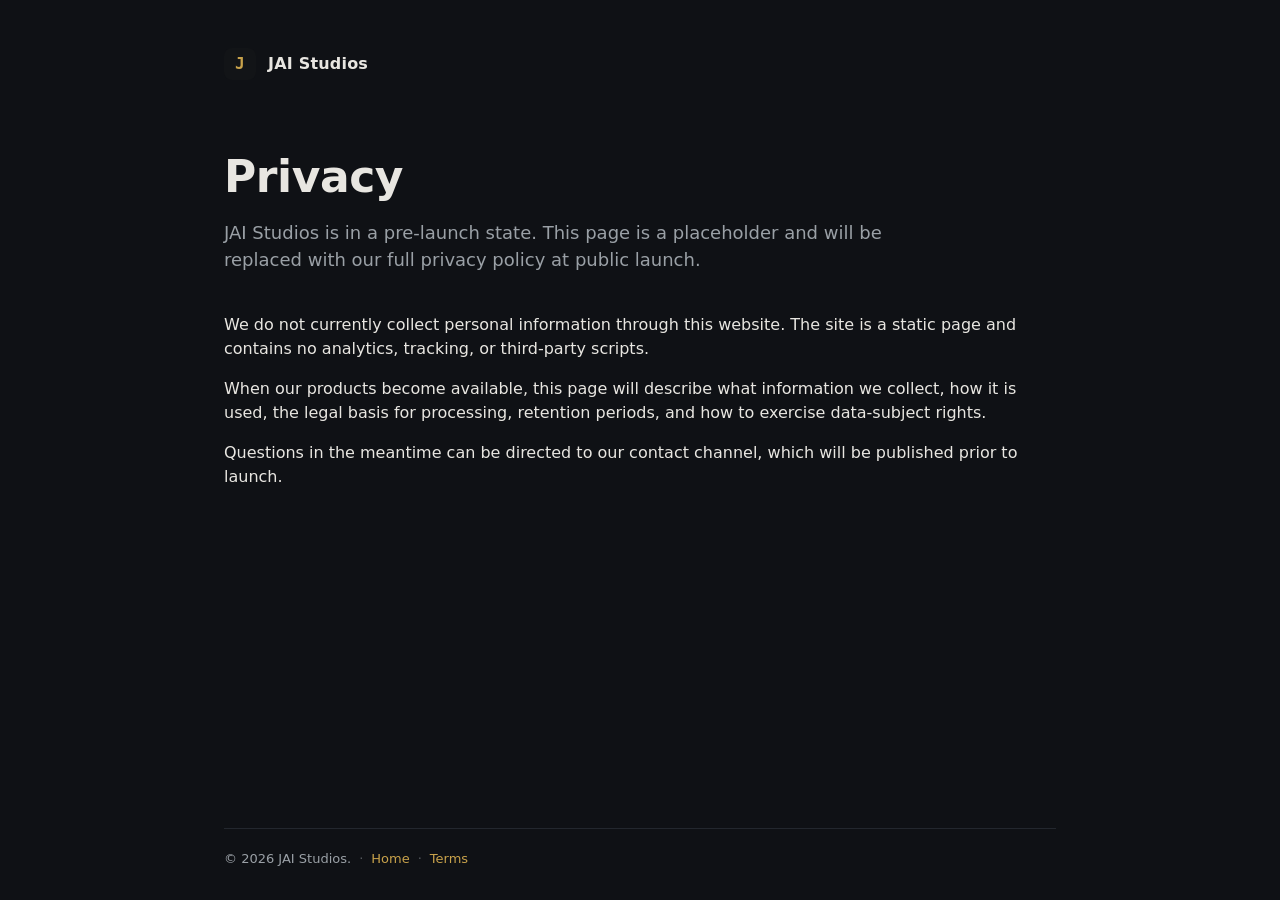
==== privacy.html @ 3c140bac "chore: initial pre-launch landing page Static placeholder site for jaistudios.app. Minimal pre-launc" ====
<!doctype html>
<html lang="en">
  <head>
    <meta charset="utf-8" />
    <meta name="viewport" content="width=device-width, initial-scale=1" />
    <title>Privacy — JAI Studios</title>
    <link rel="stylesheet" href="./style.css" />
  </head>
  <body>
    <main class="wrap">
      <header class="brand">
        <a href="./index.html" style="display:flex;align-items:center;gap:12px;color:inherit;text-decoration:none;">
          <span class="logo" aria-hidden="true">J</span>
          <span class="wordmark">JAI Studios</span>
        </a>
      </header>

      <section class="hero">
        <h1>Privacy</h1>
        <p class="lede">
          JAI Studios is in a pre-launch state. This page is a placeholder
          and will be replaced with our full privacy policy at public launch.
        </p>

        <p>
          We do not currently collect personal information through this
          website. The site is a static page and contains no analytics,
          tracking, or third-party scripts.
        </p>

        <p>
          When our products become available, this page will describe what
          information we collect, how it is used, the legal basis for
          processing, retention periods, and how to exercise data-subject
          rights.
        </p>

        <p>
          Questions in the meantime can be directed to our contact channel,
          which will be published prior to launch.
        </p>
      </section>

      <footer class="foot">
        <span>&copy; <span id="year">2026</span> JAI Studios.</span>
        <span class="sep" aria-hidden="true">·</span>
        <a href="./index.html">Home</a>
        <span class="sep" aria-hidden="true">·</span>
        <a href="./terms.html">Terms</a>
      </footer>
    </main>
    <script>
      document.getElementById("year").textContent = new Date().getFullYear();
    </script>
  </body>
</html>
---- style.css ----
:root {
  --bg: #0f1115;
  --panel: #15181d;
  --ink: #e8e6e1;
  --muted: #9aa0a6;
  --accent: #c8a24b;
  --line: #23272e;
  --max: 880px;
}

* {
  box-sizing: border-box;
}

html,
body {
  margin: 0;
  padding: 0;
  background: var(--bg);
  color: var(--ink);
  font-family: ui-sans-serif, system-ui, -apple-system, "Segoe UI", Roboto,
    "Helvetica Neue", Arial, sans-serif;
  line-height: 1.5;
  -webkit-font-smoothing: antialiased;
}

a {
  color: var(--accent);
  text-decoration: none;
}

a:hover {
  text-decoration: underline;
}

.wrap {
  max-width: var(--max);
  margin: 0 auto;
  padding: 48px 24px 32px;
  min-height: 100vh;
  display: flex;
  flex-direction: column;
}

.brand {
  display: flex;
  align-items: center;
  gap: 12px;
  font-weight: 600;
  letter-spacing: 0.2px;
}

.logo {
  width: 32px;
  height: 32px;
  border-radius: 8px;
  background: #121417;
  color: var(--accent);
  display: inline-flex;
  align-items: center;
  justify-content: center;
  font-family: ui-monospace, Menlo, monospace;
  font-weight: 700;
}

.wordmark {
  font-size: 16px;
}

.hero {
  margin-top: 72px;
  flex: 1;
}

.hero h1 {
  font-size: clamp(28px, 4.2vw, 44px);
  line-height: 1.15;
  margin: 0 0 16px;
  letter-spacing: -0.01em;
}

.lede {
  color: var(--muted);
  font-size: 18px;
  max-width: 60ch;
  margin: 0 0 40px;
}

.pillars {
  list-style: none;
  padding: 0;
  margin: 0 0 40px;
  display: grid;
  grid-template-columns: repeat(auto-fit, minmax(220px, 1fr));
  gap: 16px;
}

.pillars li {
  background: var(--panel);
  border: 1px solid var(--line);
  border-radius: 10px;
  padding: 18px 18px 16px;
}

.pillars h2 {
  font-size: 14px;
  text-transform: uppercase;
  letter-spacing: 0.08em;
  margin: 0 0 6px;
  color: var(--accent);
}

.pillars p {
  margin: 0;
  color: var(--ink);
  font-size: 15px;
}

.status {
  display: inline-flex;
  align-items: center;
  gap: 10px;
  padding: 10px 14px;
  background: var(--panel);
  border: 1px solid var(--line);
  border-radius: 999px;
  color: var(--muted);
  font-size: 14px;
}

.dot {
  width: 8px;
  height: 8px;
  border-radius: 50%;
  background: var(--accent);
  box-shadow: 0 0 0 4px rgba(200, 162, 75, 0.15);
}

.foot {
  margin-top: 64px;
  padding-top: 20px;
  border-top: 1px solid var(--line);
  color: var(--muted);
  font-size: 13px;
  display: flex;
  flex-wrap: wrap;
  gap: 8px;
  align-items: center;
}

.sep {
  opacity: 0.5;
}
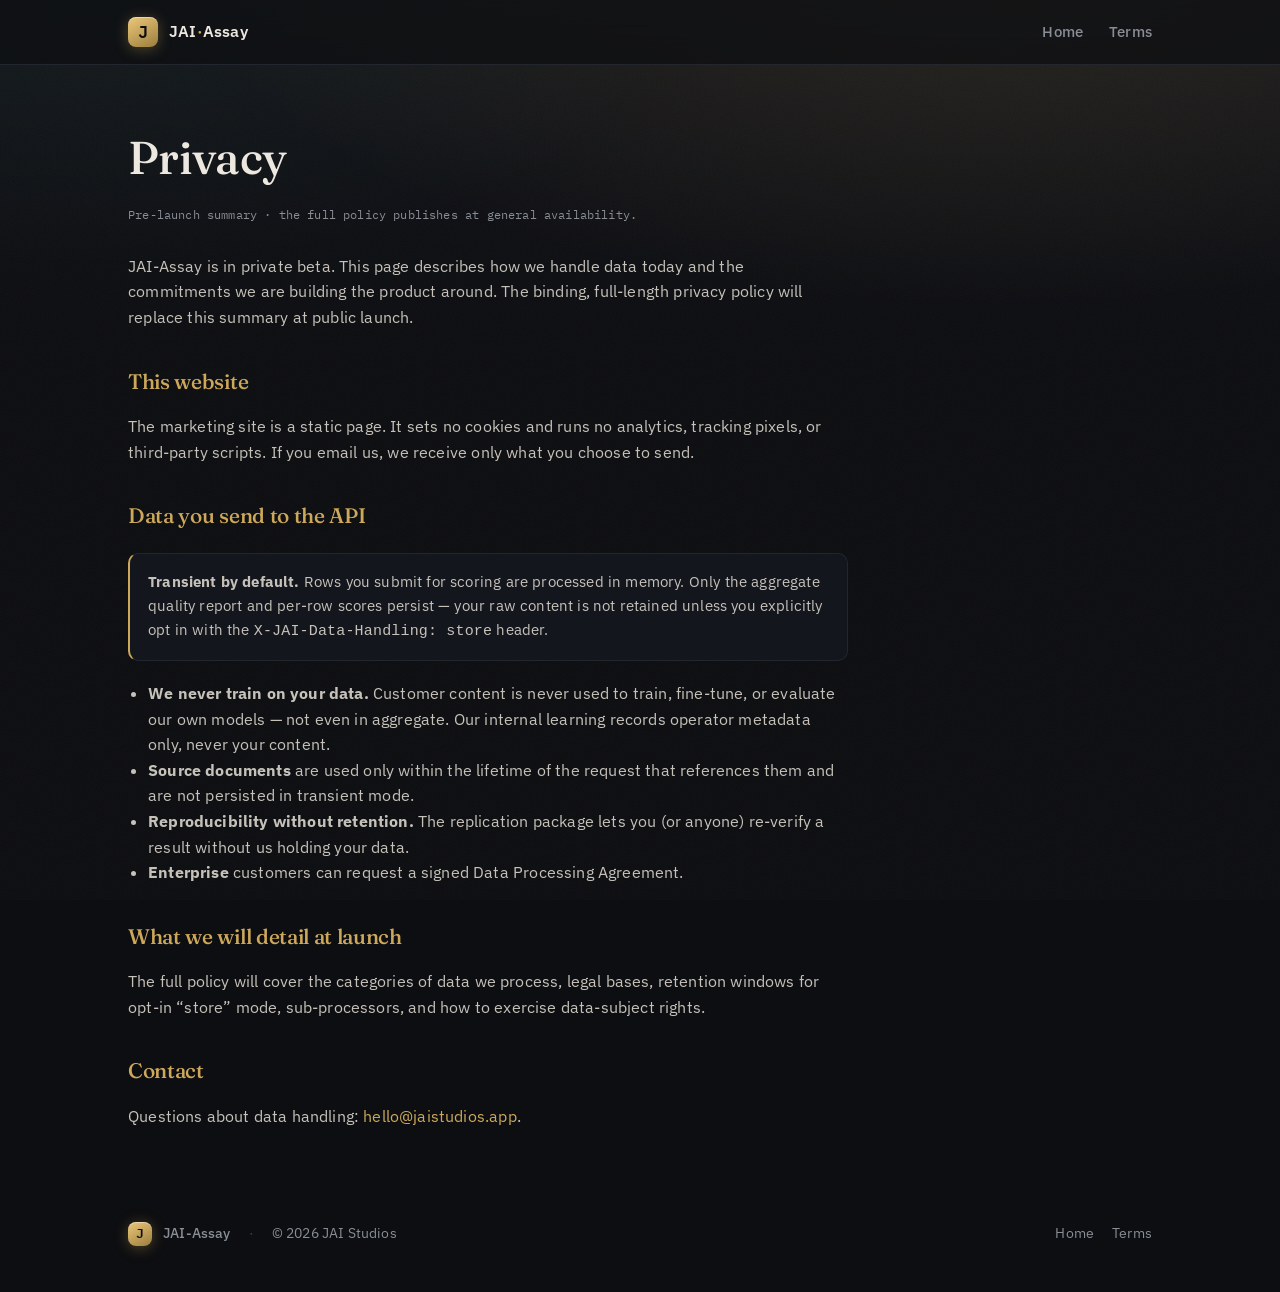
==== commit 27c4caa5: "feat(site): rebuild as JAI-Assay product landing page Replace the generic 'JAI Studios — launching s" ====
--- a/privacy.html
+++ b/privacy.html
@@ -3,54 +3,89 @@
   <head>
     <meta charset="utf-8" />
     <meta name="viewport" content="width=device-width, initial-scale=1" />
-    <title>Privacy — JAI Studios</title>
+    <title>Privacy — JAI-Assay</title>
+    <meta name="description" content="How JAI-Assay handles your data: transient by default, never trained on, reproducible." />
+    <link rel="icon" href="data:image/svg+xml;utf8,<svg xmlns='http://www.w3.org/2000/svg' viewBox='0 0 64 64'><rect width='64' height='64' rx='14' fill='%230d0e11'/><text x='50%25' y='57%25' font-family='ui-monospace,Menlo,monospace' font-size='30' fill='%23cda85a' text-anchor='middle' dominant-baseline='middle' font-weight='700'>J</text></svg>" />
+    <link rel="preconnect" href="https://fonts.googleapis.com" />
+    <link rel="preconnect" href="https://fonts.gstatic.com" crossorigin />
+    <link href="https://fonts.googleapis.com/css2?family=Fraunces:ital,opsz,wght@0,9..144,400..700;1,9..144,400..600&family=IBM+Plex+Mono:wght@400;500;600&family=IBM+Plex+Sans:wght@400;500;600&display=swap" rel="stylesheet" />
     <link rel="stylesheet" href="./style.css" />
   </head>
   <body>
-    <main class="wrap">
-      <header class="brand">
-        <a href="./index.html" style="display:flex;align-items:center;gap:12px;color:inherit;text-decoration:none;">
+    <nav class="nav">
+      <div class="shell">
+        <a class="brand" href="./index.html" aria-label="JAI-Assay home">
           <span class="logo" aria-hidden="true">J</span>
-          <span class="wordmark">JAI Studios</span>
+          <span class="wordmark">JAI<b>·</b>Assay</span>
         </a>
-      </header>
+        <div class="nav-links">
+          <a href="./index.html">Home</a>
+          <a href="./terms.html">Terms</a>
+        </div>
+      </div>
+    </nav>
 
-      <section class="hero">
+    <main class="shell">
+      <article class="prose">
         <h1>Privacy</h1>
-        <p class="lede">
-          JAI Studios is in a pre-launch state. This page is a placeholder
-          and will be replaced with our full privacy policy at public launch.
+        <div class="updated">Pre-launch summary · the full policy publishes at general availability.</div>
+
+        <p>
+          JAI-Assay is in private beta. This page describes how we handle data
+          today and the commitments we are building the product around. The
+          binding, full-length privacy policy will replace this summary at
+          public launch.
         </p>
 
+        <h2>This website</h2>
         <p>
-          We do not currently collect personal information through this
-          website. The site is a static page and contains no analytics,
-          tracking, or third-party scripts.
+          The marketing site is a static page. It sets no cookies and runs no
+          analytics, tracking pixels, or third-party scripts. If you email us,
+          we receive only what you choose to send.
         </p>
 
+        <h2>Data you send to the API</h2>
+        <div class="callout">
+          <b>Transient by default.</b> Rows you submit for scoring are processed
+          in memory. Only the aggregate quality report and per-row scores
+          persist &mdash; your raw content is not retained unless you explicitly
+          opt in with the <code>X-JAI-Data-Handling: store</code> header.
+        </div>
+        <ul>
+          <li><b>We never train on your data.</b> Customer content is never used to train, fine-tune, or evaluate our own models &mdash; not even in aggregate. Our internal learning records operator metadata only, never your content.</li>
+          <li><b>Source documents</b> are used only within the lifetime of the request that references them and are not persisted in transient mode.</li>
+          <li><b>Reproducibility without retention.</b> The replication package lets you (or anyone) re-verify a result without us holding your data.</li>
+          <li><b>Enterprise</b> customers can request a signed Data Processing Agreement.</li>
+        </ul>
+
+        <h2>What we will detail at launch</h2>
         <p>
-          When our products become available, this page will describe what
-          information we collect, how it is used, the legal basis for
-          processing, retention periods, and how to exercise data-subject
-          rights.
+          The full policy will cover the categories of data we process, legal
+          bases, retention windows for opt-in &ldquo;store&rdquo; mode, sub-processors,
+          and how to exercise data-subject rights.
         </p>
 
+        <h2>Contact</h2>
         <p>
-          Questions in the meantime can be directed to our contact channel,
-          which will be published prior to launch.
+          Questions about data handling: <a href="mailto:hello@jaistudios.app">hello@jaistudios.app</a>.
         </p>
-      </section>
+      </article>
+    </main>
 
-      <footer class="foot">
-        <span>&copy; <span id="year">2026</span> JAI Studios.</span>
+    <footer class="foot">
+      <div class="shell">
+        <a class="brand" href="./index.html">
+          <span class="logo" aria-hidden="true">J</span>
+          <span>JAI-Assay</span>
+        </a>
         <span class="sep" aria-hidden="true">·</span>
-        <a href="./index.html">Home</a>
-        <span class="sep" aria-hidden="true">·</span>
-        <a href="./terms.html">Terms</a>
-      </footer>
-    </main>
-    <script>
-      document.getElementById("year").textContent = new Date().getFullYear();
-    </script>
+        <span>&copy; <span id="year">2026</span> JAI Studios</span>
+        <span class="links">
+          <a href="./index.html">Home</a>
+          <a href="./terms.html">Terms</a>
+        </span>
+      </div>
+    </footer>
+    <script>document.getElementById("year").textContent = new Date().getFullYear();</script>
   </body>
 </html>
--- a/style.css
+++ b/style.css
@@ -1,153 +1,383 @@
+/* =========================================================================
+   JAI-Assay — marketing site
+   Aesthetic: precision certification instrument. Editorial serif authority
+   (Fraunces) + technical sans/mono (IBM Plex). Deep ink, assayed gold.
+   ========================================================================= */
+
 :root {
-  --bg: #0f1115;
-  --panel: #15181d;
-  --ink: #e8e6e1;
-  --muted: #9aa0a6;
-  --accent: #c8a24b;
-  --line: #23272e;
-  --max: 880px;
-}
-
-* {
-  box-sizing: border-box;
-}
-
-html,
+  --bg: #0d0e11;
+  --bg-2: #101218;
+  --panel: #14161d;
+  --panel-2: #181b23;
+  --ink: #ece8e0;
+  --ink-dim: #c6c2ba;
+  --muted: #888d96;
+  --faint: #5c616b;
+
+  --gold: #cda85a;
+  --gold-bright: #ecc878;
+  --gold-deep: #9b7d3e;
+
+  --certified: #6fbf93;
+  --evaluated: #d9b24a;
+  --partial: #8b9099;
+
+  --line: #23262e;
+  --line-bright: #34384180;
+
+  --serif: "Fraunces", Georgia, "Times New Roman", serif;
+  --sans: "IBM Plex Sans", ui-sans-serif, system-ui, "Segoe UI", sans-serif;
+  --mono: "IBM Plex Mono", ui-monospace, "SF Mono", Menlo, monospace;
+
+  --max: 1080px;
+  --r: 14px;
+  --ease: cubic-bezier(0.22, 1, 0.36, 1);
+}
+
+* { box-sizing: border-box; }
+
+html { scroll-behavior: smooth; }
+
 body {
   margin: 0;
-  padding: 0;
   background: var(--bg);
   color: var(--ink);
-  font-family: ui-sans-serif, system-ui, -apple-system, "Segoe UI", Roboto,
-    "Helvetica Neue", Arial, sans-serif;
-  line-height: 1.5;
+  font-family: var(--sans);
+  font-size: 17px;
+  line-height: 1.6;
+  letter-spacing: 0.01em;
   -webkit-font-smoothing: antialiased;
-}
-
-a {
-  color: var(--accent);
-  text-decoration: none;
-}
-
-a:hover {
-  text-decoration: underline;
-}
-
-.wrap {
-  max-width: var(--max);
-  margin: 0 auto;
-  padding: 48px 24px 32px;
-  min-height: 100vh;
-  display: flex;
-  flex-direction: column;
-}
-
-.brand {
+  text-rendering: optimizeLegibility;
+  overflow-x: hidden;
+}
+
+/* atmosphere: layered gold aurora + base wash, fixed behind content ---------- */
+body::before {
+  content: "";
+  position: fixed;
+  inset: 0;
+  z-index: -2;
+  background:
+    radial-gradient(120% 80% at 78% -10%, rgba(205, 168, 90, 0.16), transparent 55%),
+    radial-gradient(90% 60% at 8% 0%, rgba(111, 191, 147, 0.06), transparent 50%),
+    linear-gradient(180deg, var(--bg-2), var(--bg) 40%);
+}
+/* grain overlay */
+body::after {
+  content: "";
+  position: fixed;
+  inset: 0;
+  z-index: -1;
+  pointer-events: none;
+  opacity: 0.035;
+  background-image: url("data:image/svg+xml,%3Csvg xmlns='http://www.w3.org/2000/svg' width='160' height='160'%3E%3Cfilter id='n'%3E%3CfeTurbulence type='fractalNoise' baseFrequency='0.85' numOctaves='2' stitchTiles='stitch'/%3E%3C/filter%3E%3Crect width='100%25' height='100%25' filter='url(%23n)'/%3E%3C/svg%3E");
+}
+
+a { color: var(--gold); text-decoration: none; transition: color 0.2s; }
+a:hover { color: var(--gold-bright); }
+
+h1, h2, h3 { font-family: var(--serif); font-weight: 500; letter-spacing: -0.015em; }
+
+::selection { background: rgba(205, 168, 90, 0.28); color: #fff; }
+
+.shell { max-width: var(--max); margin: 0 auto; padding: 0 28px; }
+
+/* ---- nav ----------------------------------------------------------------- */
+.nav {
+  position: sticky;
+  top: 0;
+  z-index: 50;
+  backdrop-filter: blur(14px);
+  background: color-mix(in srgb, var(--bg) 72%, transparent);
+  border-bottom: 1px solid var(--line);
+}
+.nav .shell {
   display: flex;
   align-items: center;
-  gap: 12px;
+  gap: 18px;
+  height: 64px;
+}
+.brand { display: flex; align-items: center; gap: 11px; color: var(--ink); font-weight: 600; }
+.logo {
+  width: 30px; height: 30px;
+  border-radius: 8px;
+  display: grid; place-items: center;
+  font-family: var(--mono);
   font-weight: 600;
-  letter-spacing: 0.2px;
-}
-
-.logo {
-  width: 32px;
-  height: 32px;
-  border-radius: 8px;
-  background: #121417;
-  color: var(--accent);
-  display: inline-flex;
+  color: #0d0e11;
+  background: linear-gradient(150deg, var(--gold-bright), var(--gold-deep));
+  box-shadow: 0 2px 14px rgba(205, 168, 90, 0.35), inset 0 1px 0 rgba(255,255,255,0.4);
+}
+.wordmark { font-size: 16px; letter-spacing: 0.2px; }
+.wordmark b { color: var(--gold); font-weight: 600; }
+.nav-links { margin-left: auto; display: flex; gap: 26px; align-items: center; }
+.nav-links a { color: var(--muted); font-size: 14.5px; font-weight: 500; }
+.nav-links a:hover { color: var(--ink); }
+@media (max-width: 720px) { .nav-links .hide-sm { display: none; } }
+
+/* ---- buttons ------------------------------------------------------------- */
+.btn {
+  display: inline-flex; align-items: center; gap: 9px;
+  font-family: var(--sans); font-size: 15px; font-weight: 600;
+  padding: 11px 18px; border-radius: 10px;
+  border: 1px solid transparent; cursor: pointer;
+  transition: transform 0.18s var(--ease), box-shadow 0.2s, background 0.2s, border-color 0.2s;
+}
+.btn-gold {
+  color: #0d0e11;
+  background: linear-gradient(150deg, var(--gold-bright), var(--gold));
+  box-shadow: 0 6px 22px rgba(205, 168, 90, 0.28), inset 0 1px 0 rgba(255,255,255,0.45);
+}
+.btn-gold:hover { transform: translateY(-2px); box-shadow: 0 12px 30px rgba(205, 168, 90, 0.4), inset 0 1px 0 rgba(255,255,255,0.45); color: #0d0e11; }
+.btn-ghost { color: var(--ink); border-color: var(--line-bright); background: rgba(255,255,255,0.015); }
+.btn-ghost:hover { border-color: var(--gold); color: var(--gold-bright); transform: translateY(-2px); }
+.btn .arw { transition: transform 0.2s var(--ease); }
+.btn:hover .arw { transform: translateX(3px); }
+
+/* ---- hero ---------------------------------------------------------------- */
+.hero { padding: 86px 0 64px; }
+.hero-grid {
+  display: grid;
+  grid-template-columns: 1.05fr 0.95fr;
+  gap: 56px;
   align-items: center;
-  justify-content: center;
-  font-family: ui-monospace, Menlo, monospace;
-  font-weight: 700;
-}
-
-.wordmark {
-  font-size: 16px;
-}
-
-.hero {
-  margin-top: 72px;
-  flex: 1;
-}
+}
+@media (max-width: 880px) { .hero-grid { grid-template-columns: 1fr; gap: 44px; } }
+
+.eyebrow {
+  font-family: var(--mono);
+  font-size: 12px;
+  letter-spacing: 0.34em;
+  text-transform: uppercase;
+  color: var(--gold);
+  display: flex; align-items: center; gap: 12px;
+  margin-bottom: 26px;
+}
+.eyebrow::before { content: ""; width: 30px; height: 1px; background: var(--gold-deep); }
 
 .hero h1 {
-  font-size: clamp(28px, 4.2vw, 44px);
-  line-height: 1.15;
-  margin: 0 0 16px;
-  letter-spacing: -0.01em;
-}
-
-.lede {
-  color: var(--muted);
-  font-size: 18px;
-  max-width: 60ch;
-  margin: 0 0 40px;
-}
-
-.pillars {
-  list-style: none;
-  padding: 0;
-  margin: 0 0 40px;
-  display: grid;
-  grid-template-columns: repeat(auto-fit, minmax(220px, 1fr));
-  gap: 16px;
-}
-
-.pillars li {
+  font-size: clamp(40px, 6vw, 68px);
+  line-height: 1.02;
+  margin: 0 0 22px;
+}
+.hero h1 em { font-style: italic; color: var(--gold-bright); }
+.lede { color: var(--ink-dim); font-size: clamp(17px, 2vw, 19.5px); max-width: 36ch; margin: 0 0 32px; }
+.lede b { color: var(--ink); font-weight: 600; }
+
+.cta-row { display: flex; flex-wrap: wrap; gap: 14px; margin-bottom: 30px; }
+
+.trust-line {
+  display: flex; flex-wrap: wrap; gap: 8px 18px;
+  font-family: var(--mono); font-size: 12.5px; color: var(--muted);
+}
+.trust-line span { display: inline-flex; align-items: center; gap: 7px; }
+.trust-line span::before { content: ""; width: 5px; height: 5px; border-radius: 50%; background: var(--certified); box-shadow: 0 0 7px var(--certified); }
+
+/* ---- specimen report card (hero visual) --------------------------------- */
+.specimen {
+  position: relative;
+  background: linear-gradient(168deg, var(--panel-2), var(--panel));
+  border: 1px solid var(--line-bright);
+  border-radius: 18px;
+  padding: 22px;
+  box-shadow: 0 40px 80px -30px rgba(0,0,0,0.8), inset 0 1px 0 rgba(255,255,255,0.04);
+}
+.specimen::before {
+  content: "";
+  position: absolute; inset: 0;
+  border-radius: 18px; padding: 1px;
+  background: linear-gradient(150deg, rgba(205,168,90,0.5), transparent 40%);
+  -webkit-mask: linear-gradient(#000 0 0) content-box, linear-gradient(#000 0 0);
+  -webkit-mask-composite: xor; mask-composite: exclude;
+  pointer-events: none;
+}
+.spec-head {
+  display: flex; align-items: center; justify-content: space-between;
+  font-family: var(--mono); font-size: 12px; color: var(--muted);
+  padding-bottom: 14px; margin-bottom: 16px; border-bottom: 1px solid var(--line);
+}
+.spec-file { color: var(--ink-dim); }
+.spec-file b { color: var(--gold); font-weight: 500; }
+.spec-body { display: flex; gap: 20px; align-items: center; }
+@media (max-width: 420px) { .spec-body { flex-direction: column; } }
+
+/* the gold seal */
+.seal {
+  flex: none;
+  width: 116px; height: 116px;
+  border-radius: 50%;
+  display: grid; place-items: center; text-align: center;
+  background: radial-gradient(circle at 38% 32%, #f3d488, var(--gold) 46%, var(--gold-deep) 88%);
+  color: #2a200c;
+  box-shadow: 0 10px 30px rgba(205,168,90,0.34), inset 0 2px 5px rgba(255,255,255,0.55), inset 0 -8px 16px rgba(120,90,30,0.5);
+  position: relative;
+  animation: sealspin 26s linear infinite;
+}
+.seal::before {
+  content: ""; position: absolute; inset: 8px; border-radius: 50%;
+  border: 1px dashed rgba(42,32,12,0.45);
+}
+.seal-inner { transform: rotate(0deg); }
+.seal .mark { font-family: var(--serif); font-weight: 600; font-size: 26px; line-height: 1; }
+.seal .lbl { font-family: var(--mono); font-size: 8.5px; letter-spacing: 0.18em; text-transform: uppercase; margin-top: 4px; font-weight: 600; }
+@keyframes sealspin { to { transform: rotate(360deg); } }
+@media (prefers-reduced-motion: reduce) { .seal { animation: none; } }
+
+.spec-metrics { flex: 1; min-width: 0; }
+.metric { margin-bottom: 11px; }
+.metric:last-child { margin-bottom: 0; }
+.metric-top { display: flex; justify-content: space-between; font-family: var(--mono); font-size: 12px; margin-bottom: 5px; }
+.metric-top .k { color: var(--muted); }
+.metric-top .v { color: var(--ink); font-weight: 500; }
+.bar { height: 5px; border-radius: 3px; background: rgba(255,255,255,0.06); overflow: hidden; }
+.bar > i { display: block; height: 100%; border-radius: 3px; background: linear-gradient(90deg, var(--gold-deep), var(--gold-bright)); }
+.spec-foot {
+  margin-top: 16px; padding-top: 13px; border-top: 1px solid var(--line);
+  font-family: var(--mono); font-size: 11px; color: var(--faint);
+  display: flex; justify-content: space-between; gap: 10px; flex-wrap: wrap;
+}
+.spec-foot b { color: var(--certified); font-weight: 500; }
+
+/* ---- credential marquee -------------------------------------------------- */
+.creds {
+  border-block: 1px solid var(--line);
+  background: rgba(255,255,255,0.012);
+  overflow: hidden;
+}
+.creds .shell { display: flex; flex-wrap: wrap; gap: 14px 40px; padding-block: 18px; }
+.cred { font-family: var(--mono); font-size: 13px; color: var(--ink-dim); display: flex; align-items: center; gap: 10px; }
+.cred span { color: var(--gold); }
+
+/* ---- section scaffolding ------------------------------------------------- */
+section.block { padding: 78px 0; border-bottom: 1px solid var(--line); }
+.kicker { font-family: var(--mono); font-size: 12px; letter-spacing: 0.28em; text-transform: uppercase; color: var(--gold); margin-bottom: 14px; }
+.block > .shell > h2 { font-size: clamp(28px, 3.6vw, 40px); margin: 0 0 14px; line-height: 1.1; }
+.section-lede { color: var(--muted); max-width: 60ch; margin: 0 0 40px; font-size: 18px; }
+
+/* ---- certification marks ------------------------------------------------- */
+.marks { display: grid; grid-template-columns: repeat(3, 1fr); gap: 18px; }
+@media (max-width: 820px) { .marks { grid-template-columns: 1fr; } }
+.mark-card {
   background: var(--panel);
   border: 1px solid var(--line);
-  border-radius: 10px;
-  padding: 18px 18px 16px;
-}
-
-.pillars h2 {
-  font-size: 14px;
-  text-transform: uppercase;
-  letter-spacing: 0.08em;
-  margin: 0 0 6px;
-  color: var(--accent);
-}
-
-.pillars p {
-  margin: 0;
-  color: var(--ink);
-  font-size: 15px;
-}
-
-.status {
-  display: inline-flex;
-  align-items: center;
-  gap: 10px;
-  padding: 10px 14px;
-  background: var(--panel);
-  border: 1px solid var(--line);
-  border-radius: 999px;
-  color: var(--muted);
-  font-size: 14px;
-}
-
-.dot {
-  width: 8px;
-  height: 8px;
-  border-radius: 50%;
-  background: var(--accent);
-  box-shadow: 0 0 0 4px rgba(200, 162, 75, 0.15);
-}
-
-.foot {
-  margin-top: 64px;
-  padding-top: 20px;
-  border-top: 1px solid var(--line);
-  color: var(--muted);
-  font-size: 13px;
-  display: flex;
-  flex-wrap: wrap;
-  gap: 8px;
-  align-items: center;
-}
-
-.sep {
-  opacity: 0.5;
-}
+  border-radius: var(--r);
+  padding: 24px 22px;
+  position: relative; overflow: hidden;
+  transition: transform 0.25s var(--ease), border-color 0.25s;
+}
+.mark-card:hover { transform: translateY(-4px); border-color: var(--line-bright); }
+.mark-card .glyph {
+  width: 34px; height: 34px; border-radius: 50%; margin-bottom: 16px;
+  display: grid; place-items: center; font-size: 15px;
+  border: 1.5px solid currentColor;
+}
+.mark-card.c-cert { --c: var(--certified); }
+.mark-card.c-eval { --c: var(--evaluated); }
+.mark-card.c-part { --c: var(--partial); }
+.mark-card .glyph { color: var(--c); box-shadow: 0 0 0 4px color-mix(in srgb, var(--c) 14%, transparent); }
+.mark-card h3 { font-size: 19px; margin: 0 0 4px; color: var(--ink); }
+.mark-card .tag { font-family: var(--mono); font-size: 11px; color: var(--c); letter-spacing: 0.06em; margin-bottom: 12px; }
+.mark-card p { margin: 0; color: var(--muted); font-size: 14.5px; }
+.mark-card .req { margin-top: 14px; padding-top: 13px; border-top: 1px dashed var(--line); font-family: var(--mono); font-size: 12px; color: var(--ink-dim); }
+
+/* ---- steps --------------------------------------------------------------- */
+.steps { display: grid; grid-template-columns: repeat(3, 1fr); gap: 20px; counter-reset: s; }
+@media (max-width: 820px) { .steps { grid-template-columns: 1fr; } }
+.step { position: relative; padding-top: 22px; }
+.step::before {
+  counter-increment: s; content: "0" counter(s);
+  font-family: var(--mono); font-size: 13px; color: var(--gold);
+  position: absolute; top: 0; left: 0;
+}
+.step::after { content: ""; position: absolute; top: 7px; left: 30px; right: 0; height: 1px; background: linear-gradient(90deg, var(--gold-deep), transparent); }
+.step h3 { font-size: 18px; margin: 14px 0 6px; color: var(--ink); }
+.step p { margin: 0; color: var(--muted); font-size: 14.5px; }
+
+/* ---- dimensions / why : feature rows ------------------------------------- */
+.feat-grid { display: grid; grid-template-columns: repeat(2, 1fr); gap: 16px; }
+@media (max-width: 760px) { .feat-grid { grid-template-columns: 1fr; } }
+.feat {
+  background: var(--panel); border: 1px solid var(--line); border-radius: var(--r);
+  padding: 22px; transition: border-color 0.25s, transform 0.25s var(--ease);
+}
+.feat:hover { border-color: var(--line-bright); transform: translateY(-3px); }
+.feat .ic { font-family: var(--mono); color: var(--gold); font-size: 13px; letter-spacing: 0.1em; margin-bottom: 10px; }
+.feat h3 { font-size: 17px; color: var(--ink); margin: 0 0 6px; }
+.feat p { margin: 0; color: var(--muted); font-size: 14.5px; }
+
+/* ---- API code block ------------------------------------------------------ */
+.api-grid { display: grid; grid-template-columns: 1fr 1fr; gap: 18px; }
+@media (max-width: 820px) { .api-grid { grid-template-columns: 1fr; } }
+.code {
+  background: #0a0b0e; border: 1px solid var(--line); border-radius: var(--r);
+  overflow: hidden; box-shadow: 0 24px 60px -34px rgba(0,0,0,0.9);
+}
+.code-bar { display: flex; align-items: center; gap: 8px; padding: 11px 15px; border-bottom: 1px solid var(--line); font-family: var(--mono); font-size: 12px; color: var(--muted); }
+.code-bar .verb { color: #0d0e11; background: var(--certified); border-radius: 5px; padding: 1px 7px; font-weight: 600; font-size: 11px; }
+.code-bar .verb.res { background: var(--gold); }
+.code pre { margin: 0; padding: 18px 16px; overflow-x: auto; font-family: var(--mono); font-size: 12.8px; line-height: 1.7; color: var(--ink-dim); }
+.code .k { color: var(--gold-bright); }      /* keys */
+.code .s { color: #97c7a9; }                 /* strings */
+.code .n { color: #d9b24a; }                 /* numbers */
+.code .c { color: var(--faint); }            /* comment */
+.code .ok { color: var(--certified); font-weight: 600; }
+
+/* ---- pricing ------------------------------------------------------------- */
+.price-grid { display: grid; grid-template-columns: repeat(4, 1fr); gap: 14px; }
+@media (max-width: 880px) { .price-grid { grid-template-columns: repeat(2, 1fr); } }
+@media (max-width: 480px) { .price-grid { grid-template-columns: 1fr; } }
+.price {
+  background: var(--panel); border: 1px solid var(--line); border-radius: var(--r);
+  padding: 22px 20px; position: relative;
+}
+.price.feature { border-color: var(--gold-deep); background: linear-gradient(180deg, rgba(205,168,90,0.07), var(--panel)); }
+.price .badge { position: absolute; top: -10px; right: 16px; font-family: var(--mono); font-size: 10px; letter-spacing: 0.12em; text-transform: uppercase; background: var(--gold); color: #0d0e11; padding: 3px 9px; border-radius: 999px; font-weight: 600; }
+.price .pt-name { font-family: var(--mono); font-size: 12px; letter-spacing: 0.08em; text-transform: uppercase; color: var(--muted); margin-bottom: 8px; }
+.price .amt { font-family: var(--serif); font-size: 30px; color: var(--ink); line-height: 1; }
+.price .amt small { font-family: var(--mono); font-size: 13px; color: var(--muted); letter-spacing: 0; }
+.price .mark-pill { margin-top: 12px; font-family: var(--mono); font-size: 12px; }
+.price p { color: var(--muted); font-size: 13.5px; margin: 10px 0 0; }
+.plans { margin-top: 34px; display: flex; flex-wrap: wrap; gap: 10px 22px; font-family: var(--mono); font-size: 13.5px; color: var(--ink-dim); align-items: center; }
+.plans .pl { display: flex; align-items: baseline; gap: 7px; }
+.plans .pl b { color: var(--gold); font-weight: 600; }
+.plans .pl s { color: var(--muted); text-decoration: none; }
+
+/* ---- closing CTA --------------------------------------------------------- */
+.closer { padding: 96px 0; text-align: center; border-bottom: 1px solid var(--line); position: relative; }
+.closer h2 { font-size: clamp(30px, 4.5vw, 50px); margin: 0 0 16px; }
+.closer h2 em { font-style: italic; color: var(--gold-bright); }
+.closer p { color: var(--muted); max-width: 46ch; margin: 0 auto 30px; font-size: 18px; }
+.closer .cta-row { justify-content: center; }
+
+/* ---- footer -------------------------------------------------------------- */
+.foot { padding: 36px 0 48px; color: var(--muted); font-size: 13.5px; }
+.foot .shell { display: flex; flex-wrap: wrap; gap: 12px 18px; align-items: center; }
+.foot .brand { color: var(--muted); font-weight: 500; }
+.foot .logo { width: 24px; height: 24px; font-size: 13px; }
+.foot .links { margin-left: auto; display: flex; gap: 18px; }
+.foot .links a { color: var(--muted); }
+.foot .links a:hover { color: var(--gold); }
+.sep { opacity: 0.4; }
+
+/* ---- legal / prose pages ------------------------------------------------- */
+.prose { max-width: 720px; padding: 56px 0 40px; }
+.prose h1 { font-size: clamp(32px, 5vw, 46px); margin: 0 0 10px; }
+.prose .updated { font-family: var(--mono); font-size: 12px; color: var(--muted); margin-bottom: 30px; }
+.prose h2 { font-size: 21px; color: var(--gold); margin: 34px 0 8px; }
+.prose p, .prose li { color: var(--ink-dim); font-size: 16px; }
+.prose ul { padding-left: 20px; }
+.prose .callout { background: var(--panel); border: 1px solid var(--line); border-left: 2px solid var(--gold); border-radius: 10px; padding: 16px 18px; margin: 20px 0; color: var(--ink-dim); font-size: 15px; }
+
+/* ---- load + scroll reveal ------------------------------------------------ */
+@keyframes rise { from { opacity: 0; transform: translateY(18px); } to { opacity: 1; transform: none; } }
+.rise { animation: rise 0.9s var(--ease) backwards; animation-delay: calc(var(--d, 0) * 80ms); }
+
+.js .reveal { opacity: 0; transform: translateY(22px); transition: opacity 0.7s var(--ease), transform 0.7s var(--ease); }
+.js .reveal.in { opacity: 1; transform: none; }
+
+@media (prefers-reduced-motion: reduce) {
+  * { scroll-behavior: auto; }
+  .rise, .js .reveal { animation: none; transition: none; opacity: 1; transform: none; }
+}
+
+:focus-visible { outline: 2px solid var(--gold); outline-offset: 3px; border-radius: 4px; }
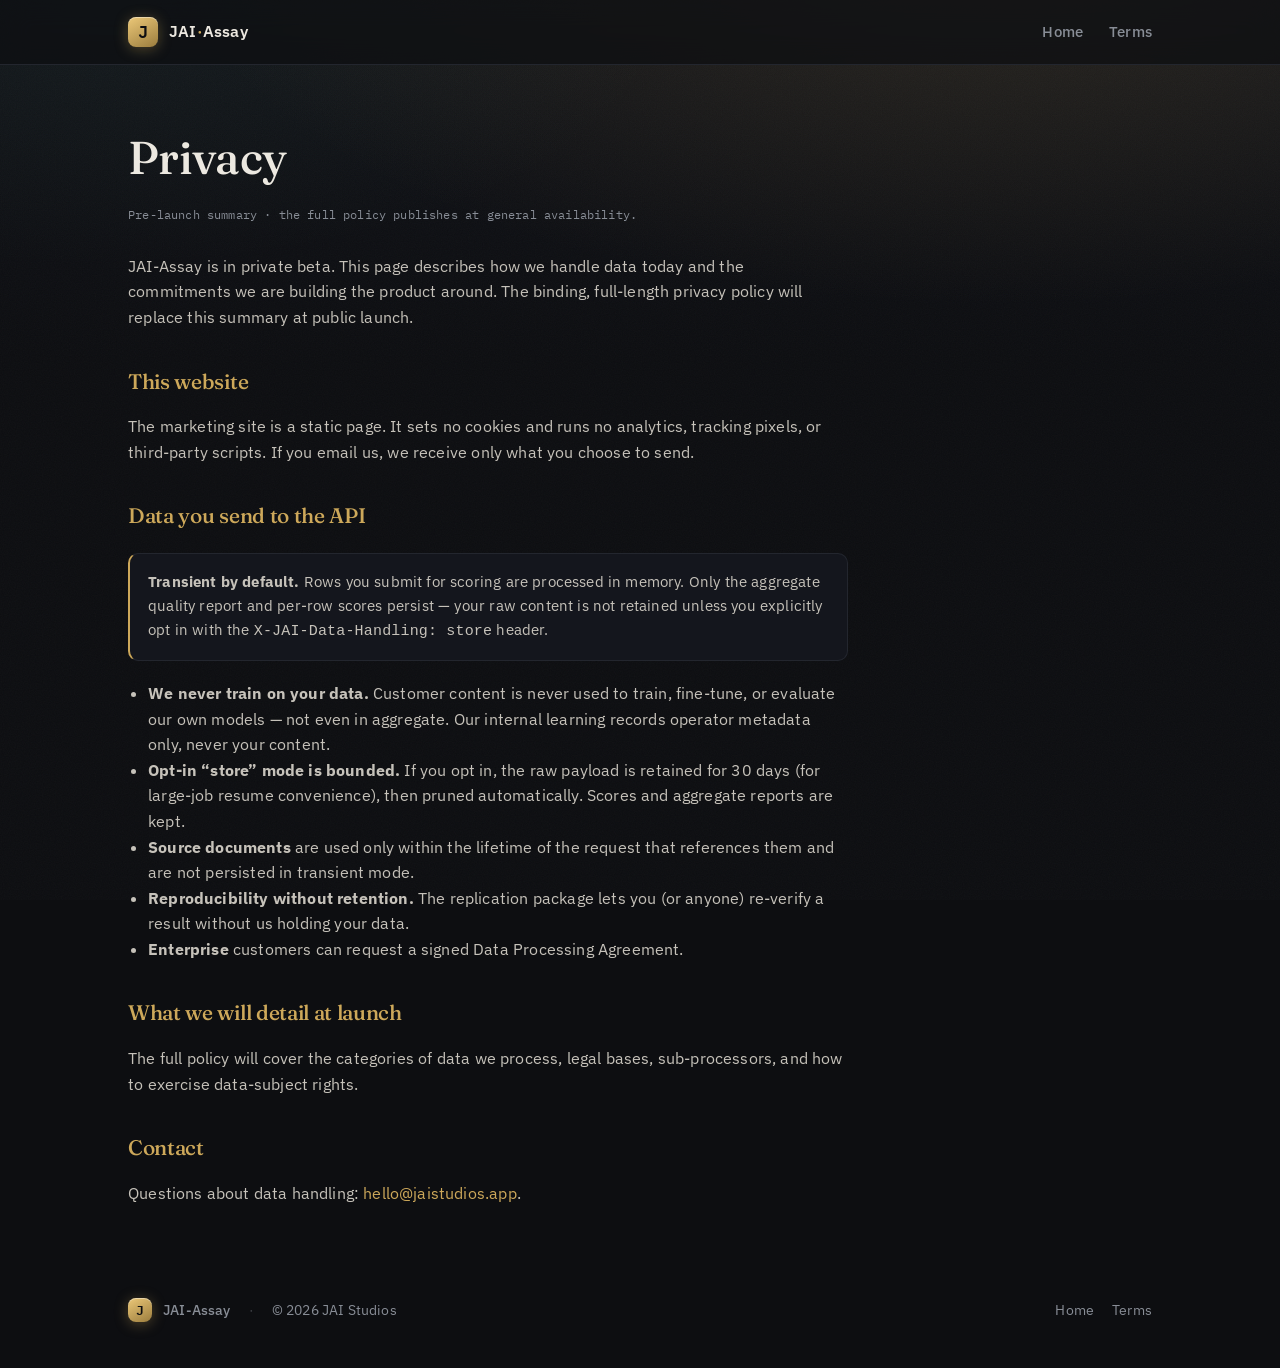
==== commit 1e918caf: "fix(site): claims match the shipped engine - Replication hash examples show hmac-sha256: (the engine" ====
--- a/privacy.html
+++ b/privacy.html
@@ -53,6 +53,7 @@
         </div>
         <ul>
           <li><b>We never train on your data.</b> Customer content is never used to train, fine-tune, or evaluate our own models &mdash; not even in aggregate. Our internal learning records operator metadata only, never your content.</li>
+          <li><b>Opt-in &ldquo;store&rdquo; mode is bounded.</b> If you opt in, the raw payload is retained for 30 days (for large-job resume convenience), then pruned automatically. Scores and aggregate reports are kept.</li>
           <li><b>Source documents</b> are used only within the lifetime of the request that references them and are not persisted in transient mode.</li>
           <li><b>Reproducibility without retention.</b> The replication package lets you (or anyone) re-verify a result without us holding your data.</li>
           <li><b>Enterprise</b> customers can request a signed Data Processing Agreement.</li>
@@ -61,8 +62,7 @@
         <h2>What we will detail at launch</h2>
         <p>
           The full policy will cover the categories of data we process, legal
-          bases, retention windows for opt-in &ldquo;store&rdquo; mode, sub-processors,
-          and how to exercise data-subject rights.
+          bases, sub-processors, and how to exercise data-subject rights.
         </p>
 
         <h2>Contact</h2>
--- a/style.css
+++ b/style.css
@@ -111,9 +111,16 @@
 .wordmark { font-size: 16px; letter-spacing: 0.2px; }
 .wordmark b { color: var(--gold); font-weight: 600; }
 .nav-links { margin-left: auto; display: flex; gap: 26px; align-items: center; }
-.nav-links a { color: var(--muted); font-size: 14.5px; font-weight: 500; }
+.nav-links a { color: var(--muted); font-size: 14.5px; font-weight: 500; white-space: nowrap; }
 .nav-links a:hover { color: var(--ink); }
 @media (max-width: 720px) { .nav-links .hide-sm { display: none; } }
+/* phone widths: keep brand + CTA on one 64px row (overflow-x is hidden) */
+@media (max-width: 440px) {
+  .nav .shell { gap: 10px; padding: 0 16px; }
+  .nav-links { gap: 14px; }
+  .nav-links a { font-size: 13.5px; }
+  .nav-links .btn { padding: 8px 12px; }
+}
 
 /* ---- buttons ------------------------------------------------------------- */
 .btn {
@@ -217,11 +224,14 @@
   content: ""; position: absolute; inset: 8px; border-radius: 50%;
   border: 1px dashed rgba(42,32,12,0.45);
 }
-.seal-inner { transform: rotate(0deg); }
+.seal-inner { animation: sealspin-rev 26s linear infinite; }
 .seal .mark { font-family: var(--serif); font-weight: 600; font-size: 26px; line-height: 1; }
 .seal .lbl { font-family: var(--mono); font-size: 8.5px; letter-spacing: 0.18em; text-transform: uppercase; margin-top: 4px; font-weight: 600; }
 @keyframes sealspin { to { transform: rotate(360deg); } }
-@media (prefers-reduced-motion: reduce) { .seal { animation: none; } }
+/* counter-rotate the face at the same rate so the seal ring spins while the
+   ✓ Certified mark stays upright (it was rotating fully upside-down) */
+@keyframes sealspin-rev { to { transform: rotate(-360deg); } }
+@media (prefers-reduced-motion: reduce) { .seal, .seal-inner { animation: none; } }
 
 .spec-metrics { flex: 1; min-width: 0; }
 .metric { margin-bottom: 11px; }
@@ -368,6 +378,86 @@
 .prose ul { padding-left: 20px; }
 .prose .callout { background: var(--panel); border: 1px solid var(--line); border-left: 2px solid var(--gold); border-radius: 10px; padding: 16px 18px; margin: 20px 0; color: var(--ink-dim); font-size: 15px; }
 
+/* ---- email capture form -------------------------------------------------- */
+.sr-only {
+  position: absolute; width: 1px; height: 1px; padding: 0; margin: -1px;
+  overflow: hidden; clip: rect(0 0 0 0); white-space: nowrap; border: 0;
+}
+.signup {
+  display: flex; gap: 10px; max-width: 480px; margin: 0 auto;
+  flex-wrap: wrap; justify-content: center;
+}
+.signup input {
+  flex: 1; min-width: 220px;
+  font-family: var(--sans); font-size: 15px;
+  color: var(--ink); background: var(--panel);
+  border: 1px solid var(--line-bright); border-radius: 10px;
+  padding: 12px 15px; transition: border-color 0.2s, box-shadow 0.2s;
+}
+.signup input::placeholder { color: var(--faint); }
+.signup input:focus {
+  outline: none; border-color: var(--gold);
+  box-shadow: 0 0 0 3px rgba(205, 168, 90, 0.16);
+}
+.signup button { white-space: nowrap; }
+.signup button:disabled { opacity: 0.6; cursor: progress; }
+.signup-note { font-family: var(--mono); font-size: 12.5px; color: var(--faint); margin: 16px 0 0; }
+.signup-note a { color: var(--gold); }
+
+/* ---- rubric page --------------------------------------------------------- */
+.rubric-hero { padding: 56px 0 8px; }
+.rubric-hero h1 { font-size: clamp(34px, 5vw, 52px); margin: 0 0 14px; }
+.rubric-hero h1 em { font-style: italic; color: var(--gold-bright); }
+.rubric-hero .lede { max-width: 56ch; }
+.rubric-meta {
+  display: flex; flex-wrap: wrap; gap: 8px 14px; margin-top: 20px;
+  font-family: var(--mono); font-size: 12.5px; color: var(--muted);
+}
+.rubric-meta .chip {
+  border: 1px solid var(--line-bright); border-radius: 999px;
+  padding: 4px 12px; color: var(--ink-dim);
+}
+.rubric-meta .chip b { color: var(--gold); font-weight: 500; }
+
+.dim {
+  background: var(--panel); border: 1px solid var(--line);
+  border-radius: var(--r); padding: 26px; margin-bottom: 18px;
+  border-left: 2px solid var(--gold-deep);
+}
+.dim-head { display: flex; align-items: baseline; gap: 12px; margin-bottom: 6px; flex-wrap: wrap; }
+.dim-head .num { font-family: var(--mono); color: var(--gold); font-size: 13px; }
+.dim-head h3 { font-size: 22px; margin: 0; color: var(--ink); }
+.dim-head .need { font-family: var(--mono); font-size: 11px; color: var(--muted); margin-left: auto; }
+.dim > p.q { color: var(--ink-dim); font-style: italic; margin: 0 0 18px; font-family: var(--serif); font-size: 18px; }
+.scale { list-style: none; margin: 0; padding: 0; display: grid; gap: 8px; }
+.scale li { display: grid; grid-template-columns: 30px 1fr; gap: 14px; align-items: start; font-size: 14.5px; color: var(--ink-dim); }
+.scale .lvl {
+  font-family: var(--mono); font-weight: 600; font-size: 13px;
+  width: 30px; height: 26px; border-radius: 7px; display: grid; place-items: center;
+  background: rgba(255,255,255,0.04); color: var(--ink);
+}
+.scale li:first-child .lvl { background: rgba(111,191,147,0.16); color: var(--certified); }
+.scale li:last-child .lvl { background: rgba(199,90,90,0.14); color: #d98b8b; }
+
+.discipline { display: grid; grid-template-columns: 1fr 1fr; gap: 16px; margin: 8px 0 0; }
+@media (max-width: 720px) { .discipline { grid-template-columns: 1fr; } }
+.discipline .feat h3 { font-family: var(--serif); }
+
+/* anchor examples */
+.anchor {
+  background: var(--panel); border: 1px solid var(--line);
+  border-radius: var(--r); padding: 20px; margin-bottom: 14px;
+}
+.anchor-qa { font-family: var(--mono); font-size: 13px; color: var(--ink-dim); line-height: 1.65; margin-bottom: 14px; }
+.anchor-qa .lab { color: var(--gold); }
+.anchor-scores { display: flex; flex-wrap: wrap; gap: 8px; margin-bottom: 12px; }
+.anchor-scores .s {
+  font-family: var(--mono); font-size: 12px; color: var(--ink);
+  border: 1px solid var(--line-bright); border-radius: 7px; padding: 4px 10px;
+}
+.anchor-scores .s b { color: var(--gold-bright); font-weight: 600; }
+.anchor .why { margin: 0; color: var(--muted); font-size: 14px; }
+
 /* ---- load + scroll reveal ------------------------------------------------ */
 @keyframes rise { from { opacity: 0; transform: translateY(18px); } to { opacity: 1; transform: none; } }
 .rise { animation: rise 0.9s var(--ease) backwards; animation-delay: calc(var(--d, 0) * 80ms); }
